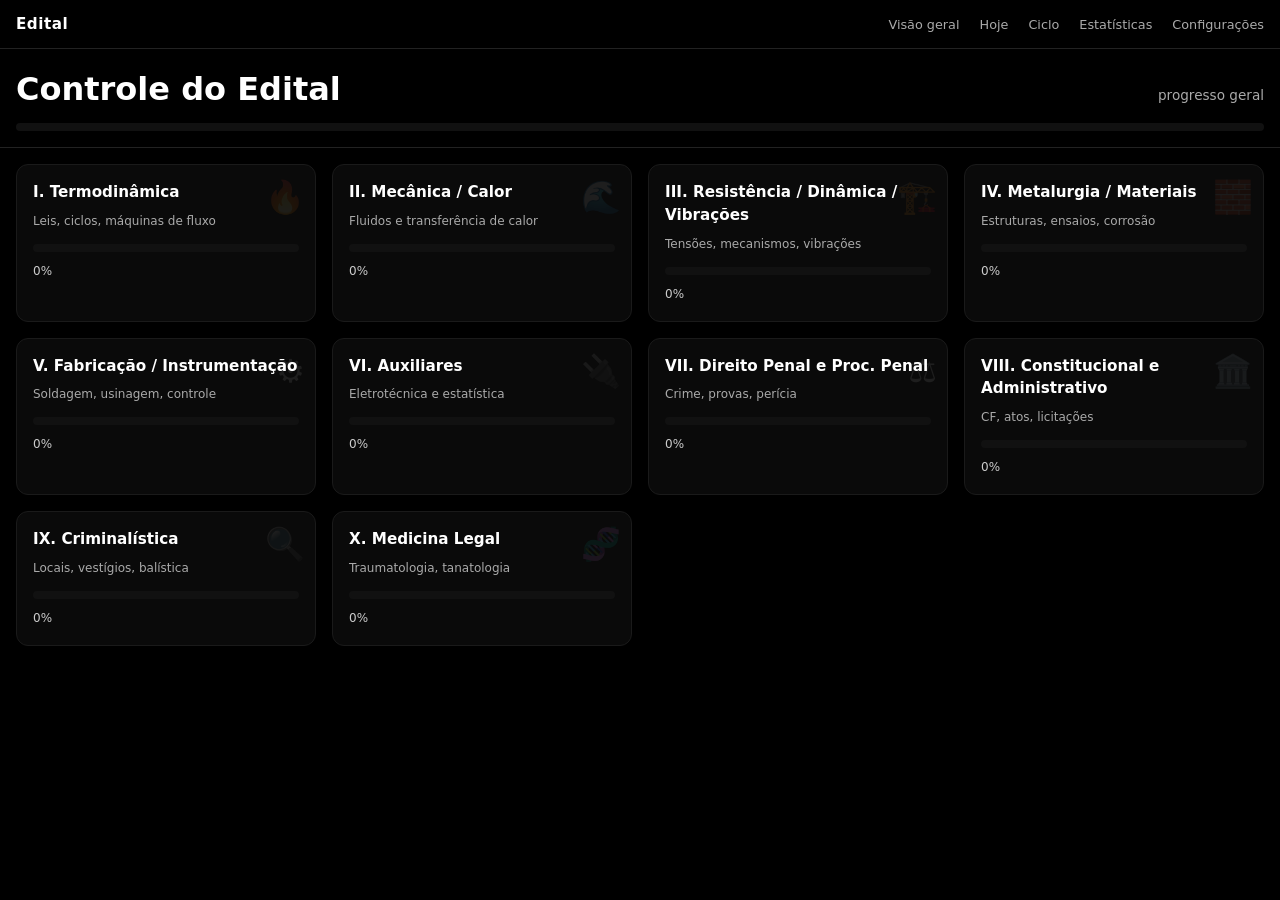
==== index.html @ 4d2e05de "Add files via upload" ====
<!DOCTYPE html>
<html lang="pt-BR">
<head>
  <meta charset="UTF-8">
  <title>Controle do Edital</title>
  <meta name="viewport" content="width=device-width, initial-scale=1.0">
  <link rel="stylesheet" href="style.css">
</head>

<body>

<!-- MENU -->
<nav class="main-nav">
  <div class="nav-container">

    <div class="nav-brand">
      <span class="nav-title">Edital</span>
    </div>

    <button class="nav-toggle" aria-label="Abrir menu">
      ☰
    </button>

    <ul class="nav-links">
      <li><a href="index.html">Visão geral</a></li>
      <li><a href="hoje.html">Hoje</a></li>
      <li><a href="ciclo.html">Ciclo</a></li>
      <li><a href="estatisticas.html">Estatísticas</a></li>
      <li><a href="config.html">Configurações</a></li>
    </ul>

  </div>
</nav>

<header>
  <div class="header-top">
    <h1>Controle do Edital</h1>
    <span class="subtitle">progresso geral</span>
  </div>

  <!-- Barra de progresso geral -->
  <div class="global-progress">
    <div class="global-progress-fill" id="global-progress-fill"></div>
  </div>
</header>

<main class="container">
  <section class="grid">

    <!-- I -->
    <a class="card" data-materia="termodinamica" href="materias/termodinamica.html">
      <span class="emoji-bg">🔥</span>
      <h3>I. Termodinâmica</h3>
      <small>Leis, ciclos, máquinas de fluxo</small>
      <div class="progress-bar">
        <div class="progress-fill"></div>
      </div>
      <span class="progress-text">0%</span>
    </a>

    <!-- II -->
    <a class="card" data-materia="mecanica-calor" href="materias/mecanica-calor.html">
      <span class="emoji-bg">🌊</span>
      <h3>II. Mecânica / Calor</h3>
      <small>Fluidos e transferência de calor</small>
      <div class="progress-bar">
        <div class="progress-fill"></div>
      </div>
      <span class="progress-text">0%</span>
    </a>

    <!-- III -->
    <a class="card" data-materia="resistencia-dinamica" href="materias/resistencia-dinamica.html">
      <span class="emoji-bg">🏗️</span>
      <h3>III. Resistência / Dinâmica / Vibrações</h3>
      <small>Tensões, mecanismos, vibrações</small>
      <div class="progress-bar">
        <div class="progress-fill"></div>
      </div>
      <span class="progress-text">0%</span>
    </a>

    <!-- IV -->
    <a class="card" data-materia="metalurgia-materiais" href="materias/metalurgia-materiais.html">
      <span class="emoji-bg">🧱</span>
      <h3>IV. Metalurgia / Materiais</h3>
      <small>Estruturas, ensaios, corrosão</small>
      <div class="progress-bar">
        <div class="progress-fill"></div>
      </div>
      <span class="progress-text">0%</span>
    </a>

    <!-- V -->
    <a class="card" data-materia="fabricacao-instrumentacao" href="materias/fabricacao-instrumentacao.html">
      <span class="emoji-bg">⚙️</span>
      <h3>V. Fabricação / Instrumentação</h3>
      <small>Soldagem, usinagem, controle</small>
      <div class="progress-bar">
        <div class="progress-fill"></div>
      </div>
      <span class="progress-text">0%</span>
    </a>

    <!-- VI -->
    <a class="card" data-materia="auxiliares" href="materias/auxiliares.html">
      <span class="emoji-bg">🔌</span>
      <h3>VI. Auxiliares</h3>
      <small>Eletrotécnica e estatística</small>
      <div class="progress-bar">
        <div class="progress-fill"></div>
      </div>
      <span class="progress-text">0%</span>
    </a>

    <!-- VII -->
    <a class="card" data-materia="direito-penal" href="materias/direito-penal.html">
      <span class="emoji-bg">⚖️</span>
      <h3>VII. Direito Penal e Proc. Penal</h3>
      <small>Crime, provas, perícia</small>
      <div class="progress-bar">
        <div class="progress-fill"></div>
      </div>
      <span class="progress-text">0%</span>
    </a>

    <!-- VIII -->
    <a class="card" data-materia="constitucional-administrativo" href="materias/constitucional-administrativo.html">
      <span class="emoji-bg">🏛️</span>
      <h3>VIII. Constitucional e Administrativo</h3>
      <small>CF, atos, licitações</small>
      <div class="progress-bar">
        <div class="progress-fill"></div>
      </div>
      <span class="progress-text">0%</span>
    </a>

    <!-- IX -->
    <a class="card" data-materia="criminalistica" href="materias/criminalistica.html">
      <span class="emoji-bg">🔍</span>
      <h3>IX. Criminalística</h3>
      <small>Locais, vestígios, balística</small>
      <div class="progress-bar">
        <div class="progress-fill"></div>
      </div>
      <span class="progress-text">0%</span>
    </a>

    <!-- X -->
    <a class="card" data-materia="medicina-legal" href="materias/medicina-legal.html">
      <span class="emoji-bg">🧬</span>
      <h3>X. Medicina Legal</h3>
      <small>Traumatologia, tanatologia</small>
      <div class="progress-bar">
        <div class="progress-fill"></div>
      </div>
      <span class="progress-text">0%</span>
    </a>

  </section>
</main>

<script src="js.js"></script>
</body>
</html>
---- style.css ----
/* style.css — DARK MODE PRETO & BRANCO, MENU REATIVO */

/* RESET */
* {
  margin: 0;
  padding: 0;
  box-sizing: border-box;
  font-family: system-ui, -apple-system, BlinkMacSystemFont, sans-serif;
}

body {
  background: #000;
  color: #fff;
  min-height: 100vh;
  line-height: 1.5;
}

/* ================= MENU ================= */

.main-nav {
  position: sticky;
  top: 0;
  z-index: 100;
  background: #000;
  border-bottom: 1px solid #222;
}

.nav-container {
  padding: 12px 16px;
  display: flex;
  align-items: center;
  justify-content: space-between;
}

.nav-title {
  font-size: 0.95rem;
  font-weight: 600;
  letter-spacing: 0.5px;
}

.nav-toggle {
  background: none;
  border: none;
  color: #fff;
  font-size: 1.4rem;
  cursor: pointer;
  display: none;
}

.nav-links {
  list-style: none;
  display: flex;
  gap: 20px;
}

.nav-links a {
  text-decoration: none;
  font-size: 0.8rem;
  color: #aaa;
  transition: color 0.2s ease;
}

.nav-links a:hover {
  color: #fff;
}

/* ================= HEADER ================= */

header {
  padding: 16px;
  border-bottom: 1px solid #222;
}

.header-top {
  display: flex;
  justify-content: space-between;
  align-items: baseline;
}

.subtitle {
  font-size: 0.85rem;
  color: #aaa;
}

/* ================= PROGRESSO GLOBAL ================= */

.global-progress {
  width: 100%;
  height: 8px;
  background: #111;
  border-radius: 999px;
  margin-top: 10px;
  overflow: hidden;
}

.global-progress-fill {
  height: 100%;
  width: 0%;
  background: #fff;
  transition: width 0.4s ease;
}

/* ================= CONTAINER / GRID ================= */

.container {
  padding: 16px;
}

.grid {
  display: grid;
  grid-template-columns: repeat(auto-fill, minmax(260px, 1fr));
  gap: 16px;
}

/* ================= CARD ================= */

.card {
  position: relative;
  background: #0a0a0a;
  border: 1px solid #1a1a1a;
  border-radius: 12px;
  padding: 16px;
  text-decoration: none;
  color: #fff;
  overflow: hidden;
  transition: transform 0.15s ease, border 0.15s ease;
}

.card:hover {
  transform: translateY(-3px);
  border-color: #333;
}

/* Emoji decorativo */
.emoji-bg {
  position: absolute;
  top: 8px;
  right: 10px;
  font-size: 2rem;
  opacity: 0.08;
  pointer-events: none;
}

/* Títulos */
.card h3 {
  font-size: 0.95rem;
  margin-bottom: 4px;
}

.card small {
  color: #aaa;
  font-size: 0.75rem;
}

/* ================= PROGRESSO MATÉRIA ================= */

.progress-bar {
  width: 100%;
  height: 8px;
  background: #111;
  border-radius: 999px;
  overflow: hidden;
  margin: 12px 0 6px;
}

.progress-fill {
  height: 100%;
  width: 0%;
  background: #fff;
  transition: width 0.4s ease;
}

.progress-text {
  font-size: 0.75rem;
  color: #ccc;
  text-align: right;
}

/* ================= RESPONSIVO ================= */

@media (max-width: 768px) {
  .nav-toggle {
    display: block;
  }

  .nav-links {
    position: absolute;
    top: 100%;
    left: 0;
    width: 100%;
    background: #000;
    border-bottom: 1px solid #222;
    flex-direction: column;
    display: none;
  }

  .nav-links li {
    border-top: 1px solid #111;
  }

  .nav-links a {
    padding: 14px 16px;
    font-size: 0.85rem;
    display: block;
  }

  .nav-links.open {
    display: flex;
  }

  .header-top {
    flex-direction: column;
    gap: 6px;
    align-items: flex-start;
  }

  .grid {
    grid-template-columns: 1fr;
    gap: 12px;
  }

  .card {
    padding: 14px;
  }

  .progress-bar {
    height: 10px;
  }

  .progress-text {
    font-size: 0.8rem;
  }
}
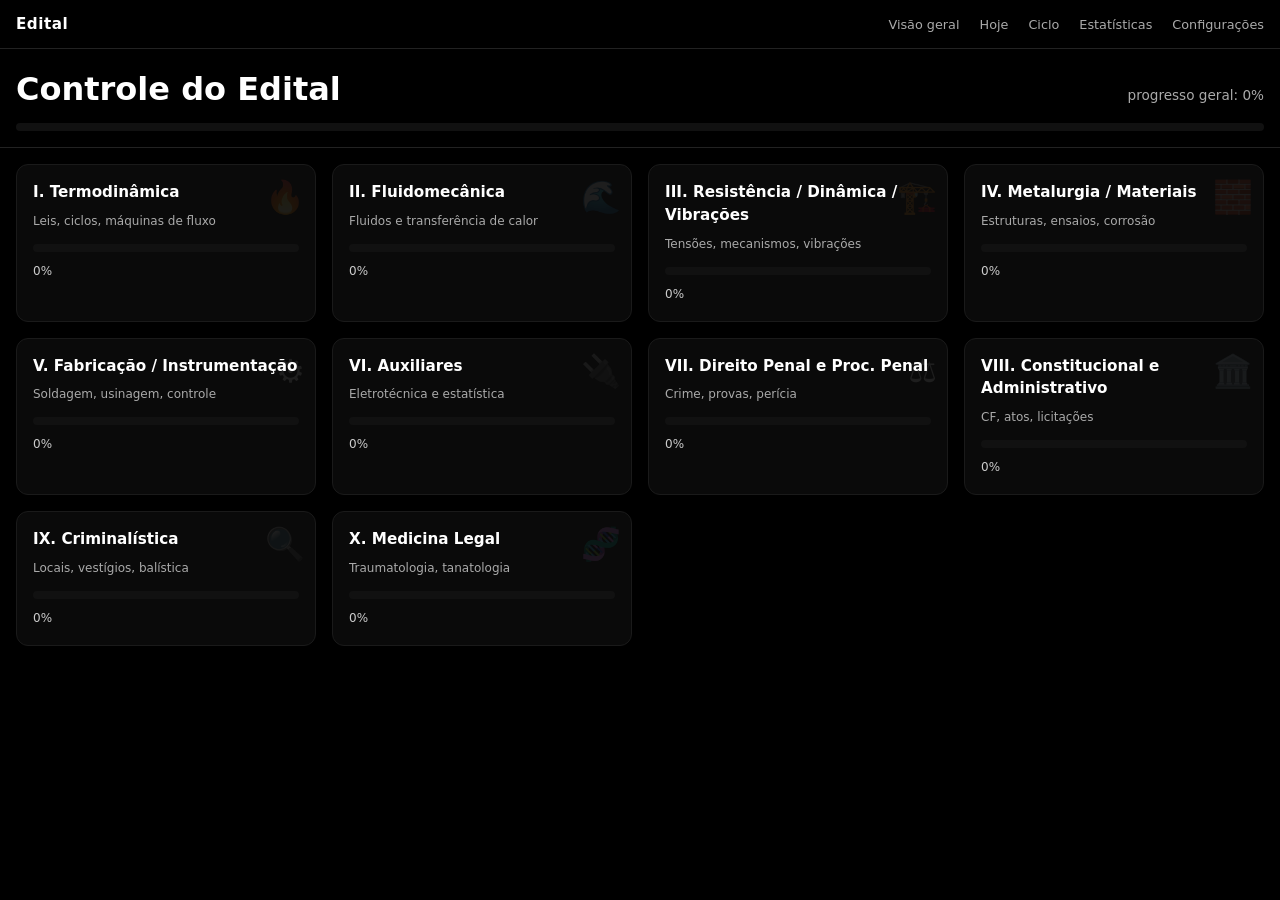
==== commit 88f23fef: "Change course title for Fluidomecânica Updated course titles in the index.html file." ====
--- a/index.html
+++ b/index.html
@@ -61,7 +61,7 @@
     <!-- II -->
     <a class="card" data-materia="mecanica-calor" href="materias/mecanica-calor.html">
       <span class="emoji-bg">🌊</span>
-      <h3>II. Mecânica / Calor</h3>
+      <h3>II. Fluidomecânica</h3>
       <small>Fluidos e transferência de calor</small>
       <div class="progress-bar">
         <div class="progress-fill"></div>
@@ -163,3 +163,4 @@
 <script src="js.js"></script>
 </body>
 </html>
+
